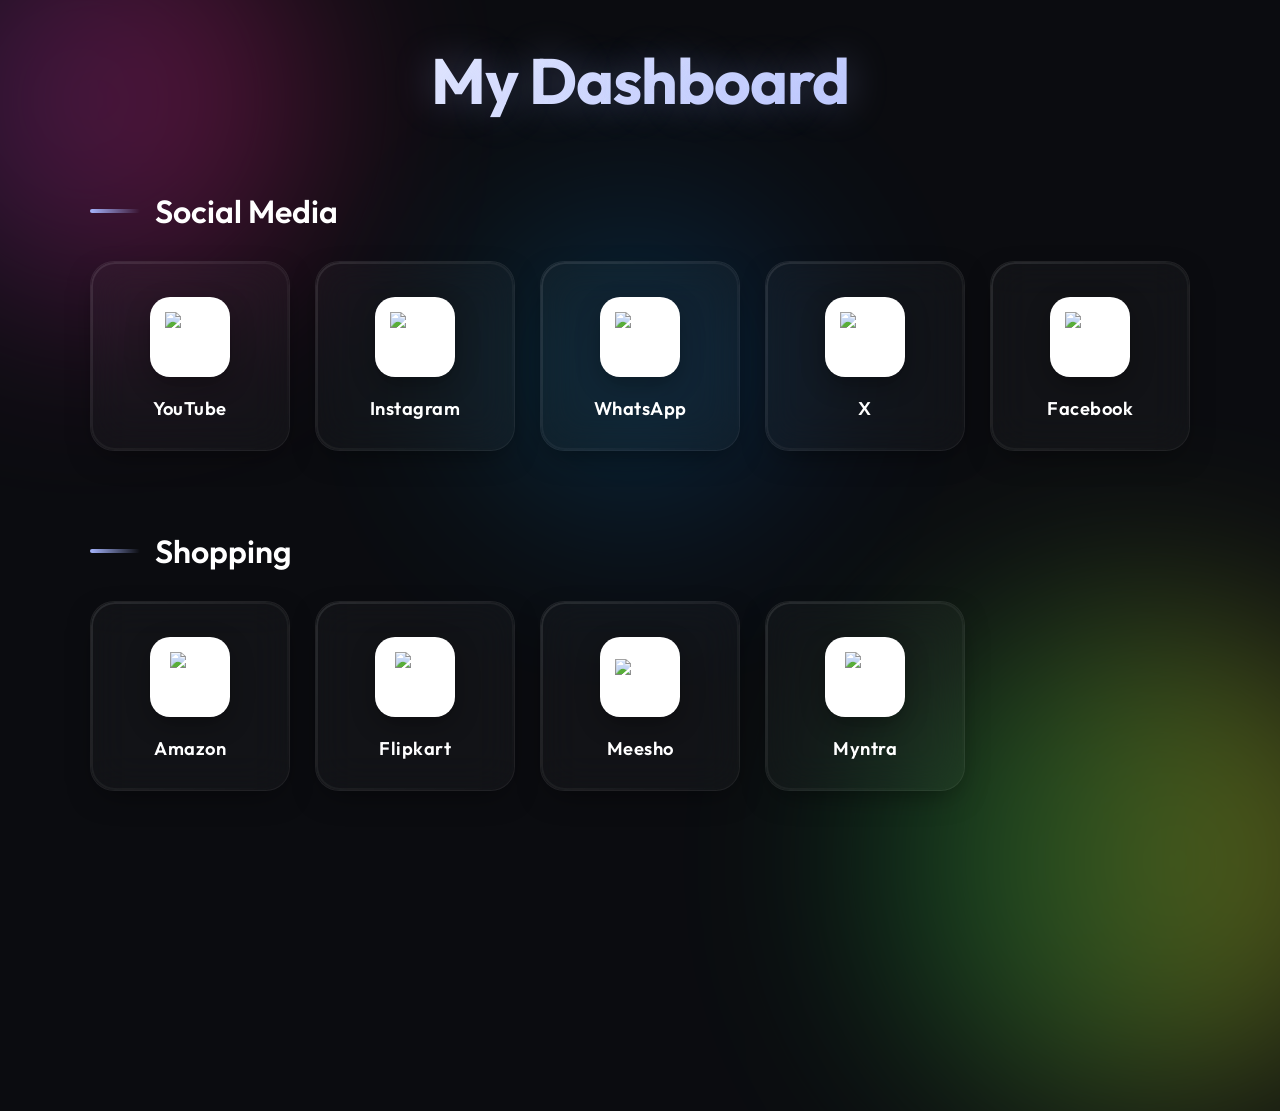
==== button.html @ 3f4824ac "Add files via upload" ====
<!DOCTYPE html>
<html lang="en">

<head>
  <meta charset="UTF-8">
  <meta name="viewport" content="width=device-width, initial-scale=1.0">
  <title>My Premium Hub</title>
  <link href="https://fonts.googleapis.com/css2?family=Outfit:wght@300;400;500;600;700&display=swap" rel="stylesheet">
  <style>
    :root {
      --bg-color: #0b0c10;
      --card-bg: rgba(255, 255, 255, 0.03);
      --card-border: rgba(255, 255, 255, 0.06);
      --card-hover: rgba(255, 255, 255, 0.08);
      --text-main: #ffffff;
      --text-muted: #8b92a5;
    }

    * {
      box-sizing: border-box;
      margin: 0;
      padding: 0;
    }

    body {
      font-family: 'Outfit', sans-serif;
      background-color: var(--bg-color);
      color: var(--text-main);
      min-height: 100vh;
      padding: 40px 20px;
      overflow-x: hidden;
      position: relative;
    }

    /* Abstract Background Blobs - Provides a stunning dynamic glow */
    .bg-blob {
      position: absolute;
      border-radius: 50%;
      filter: blur(100px);
      z-index: -1;
      opacity: 0.4;
      animation: float 20s infinite alternate cubic-bezier(0.4, 0, 0.2, 1);
    }

    .blob-1 {
      width: 400px;
      height: 400px;
      background: linear-gradient(to right, #662d8c, #ed1e79);
      top: -100px;
      left: -100px;
    }

    .blob-2 {
      width: 500px;
      height: 500px;
      background: linear-gradient(to right, #009245, #FCEE21);
      bottom: -200px;
      right: -100px;
      animation-delay: -5s;
    }

    .blob-3 {
      width: 300px;
      height: 300px;
      background: linear-gradient(to right, #00c6ff, #0072ff);
      top: 40%;
      left: 50%;
      transform: translate(-50%, -50%);
      animation-delay: -10s;
      opacity: 0.2;
    }

    @keyframes float {
      0% {
        transform: translate(0, 0) scale(1);
      }

      50% {
        transform: translate(50px, 30px) scale(1.1);
      }

      100% {
        transform: translate(-30px, 50px) scale(0.9);
      }
    }

    .container {
      max-width: 1100px;
      margin: 0 auto;
      position: relative;
      z-index: 10;
    }

    h1 {
      text-align: center;
      margin-bottom: 70px;
      font-size: 4rem;
      font-weight: 700;
      letter-spacing: -1px;
      background: linear-gradient(135deg, #ffffff 0%, #a5b4fc 100%);
      -webkit-background-clip: text;
      background-clip: text;
      -webkit-text-fill-color: transparent;
      text-shadow: 0 0 40px rgba(165, 180, 252, 0.3);
      animation: appear 1s ease-out;
    }

    @keyframes appear {
      from {
        opacity: 0;
        transform: translateY(-20px);
      }

      to {
        opacity: 1;
        transform: translateY(0);
      }
    }

    .category {
      margin-bottom: 80px;
      animation: fadeUp 1s ease-out backwards;
    }

    .category:nth-child(3) {
      animation-delay: 0.2s;
    }

    @keyframes fadeUp {
      from {
        opacity: 0;
        transform: translateY(40px);
      }

      to {
        opacity: 1;
        transform: translateY(0);
      }
    }

    .category-title {
      font-size: 2rem;
      font-weight: 600;
      margin-bottom: 30px;
      color: var(--text-main);
      display: flex;
      align-items: center;
      gap: 15px;
    }

    .category-title::before {
      content: "";
      display: block;
      width: 50px;
      height: 4px;
      background: linear-gradient(90deg, #a5b4fc, transparent);
      border-radius: 2px;
    }

    .links-container {
      display: grid;
      grid-template-columns: repeat(auto-fill, minmax(180px, 1fr));
      gap: 25px;
    }

    .site-card {
      background: var(--card-bg);
      backdrop-filter: blur(20px);
      -webkit-backdrop-filter: blur(20px);
      border: 1px solid var(--card-border);
      border-radius: 24px;
      padding: 35px 20px 30px;
      display: flex;
      flex-direction: column;
      align-items: center;
      justify-content: center;
      text-decoration: none;
      color: var(--text-main);
      transition: all 0.4s cubic-bezier(0.175, 0.885, 0.32, 1.275);
      position: relative;
      box-shadow: 0 10px 30px -10px rgba(0, 0, 0, 0.5);
    }

    /* Subtle glowing inner border */
    .site-card::after {
      content: '';
      position: absolute;
      inset: 0;
      border-radius: inherit;
      padding: 2px;
      background: linear-gradient(135deg, rgba(255, 255, 255, 0.2) 0%, rgba(255, 255, 255, 0) 100%);
      -webkit-mask: linear-gradient(#fff 0 0) content-box, linear-gradient(#fff 0 0);
      mask: linear-gradient(#fff 0 0) content-box, linear-gradient(#fff 0 0);
      -webkit-mask-composite: xor;
      mask-composite: exclude;
      opacity: 0.5;
      transition: opacity 0.4s ease;
    }

    .site-card:hover {
      transform: translateY(-12px);
      background: var(--card-hover);
      border-color: rgba(255, 255, 255, 0.15);
      box-shadow: 0 20px 40px -10px rgba(0, 0, 0, 0.7), 0 0 20px rgba(255, 255, 255, 0.05);
    }

    .site-card:hover::after {
      opacity: 1;
    }

    .img-wrapper {
      width: 80px;
      height: 80px;
      display: flex;
      align-items: center;
      justify-content: center;
      margin-bottom: 20px;
      background: #ffffff;
      border-radius: 20px;
      padding: 15px;
      box-shadow: 0 8px 25px rgba(0, 0, 0, 0.3);
      transition: transform 0.4s cubic-bezier(0.175, 0.885, 0.32, 1.275), box-shadow 0.4s ease;
      position: relative;
      z-index: 1;
    }

    .site-card:hover .img-wrapper {
      transform: scale(1.15) rotate(5deg);
      box-shadow: 0 15px 35px rgba(0, 0, 0, 0.5);
    }

    .site-card img {
      width: 100%;
      height: 100%;
      object-fit: contain;
      transition: filter 0.3s;
    }

    .site-card span {
      font-weight: 600;
      font-size: 1.15rem;
      letter-spacing: 0.5px;
      position: relative;
      z-index: 1;
    }

    /* Ambient colored glow behind icons based on their parent hover */
    .site-card .img-wrapper::before {
      content: '';
      position: absolute;
      inset: -10px;
      background: inherit;
      filter: blur(20px);
      z-index: -1;
      opacity: 0;
      border-radius: inherit;
      transition: opacity 0.4s ease;
    }

    .site-card:hover .img-wrapper::before {
      opacity: 0.6;
    }

    /* Mobile responsive adjustments */
    @media (max-width: 768px) {
      h1 {
        font-size: 3rem;
        margin-bottom: 40px;
      }

      .links-container {
        grid-template-columns: repeat(auto-fill, minmax(140px, 1fr));
        gap: 15px;
      }

      .site-card {
        padding: 25px 15px 20px;
      }

      .img-wrapper {
        width: 65px;
        height: 65px;
        border-radius: 16px;
      }

      .category-title {
        font-size: 1.6rem;
      }
    }
  </style>
</head>

<body>

  <!-- Animated Mesh Gradient Background Elements -->
  <div class="bg-blob blob-1"></div>
  <div class="bg-blob blob-2"></div>
  <div class="bg-blob blob-3"></div>

  <div class="container">
    <h1>My Dashboard</h1>

    <div class="category">
      <h2 class="category-title">Social Media</h2>
      <div class="links-container">
        <a href="https://www.youtube.com" target="_blank" class="site-card" style="--glow-color: #FF0000;">
          <div class="img-wrapper" style="background-color: #ffffff;">
            <img src="https://cdn.simpleicons.org/youtube/FF0000" alt="YouTube">
          </div>
          <span>YouTube</span>
        </a>

        <a href="https://www.instagram.com" target="_blank" class="site-card" style="--glow-color: #E4405F;">
          <div class="img-wrapper" style="background-color: #ffffff;">
            <img src="https://cdn.simpleicons.org/instagram/E4405F" alt="Instagram">
          </div>
          <span>Instagram</span>
        </a>

        <a href="https://web.whatsapp.com" target="_blank" class="site-card" style="--glow-color: #25D366;">
          <div class="img-wrapper" style="background-color: #ffffff;">
            <img src="https://cdn.simpleicons.org/whatsapp/25D366" alt="WhatsApp">
          </div>
          <span>WhatsApp</span>
        </a>

        <a href="https://twitter.com" target="_blank" class="site-card" style="--glow-color: #111111;">
          <div class="img-wrapper" style="background-color: #ffffff;">
            <img src="https://cdn.simpleicons.org/x/000000" alt="X">
          </div>
          <span>X</span>
        </a>

        <a href="https://www.facebook.com" target="_blank" class="site-card" style="--glow-color: #1877F2;">
          <div class="img-wrapper" style="background-color: #ffffff;">
            <img src="https://cdn.simpleicons.org/facebook/1877F2" alt="Facebook">
          </div>
          <span>Facebook</span>
        </a>
      </div>
    </div>

    <div class="category">
      <h2 class="category-title">Shopping</h2>
      <div class="links-container">
        <a href="https://www.amazon.in" target="_blank" class="site-card" style="--glow-color: #FF9900;">
          <div class="img-wrapper" style="background-color: #ffffff;">
            <img src="https://www.google.com/s2/favicons?domain=amazon.in&sz=128" alt="Amazon" style="width: 80%;">
          </div>
          <span>Amazon</span>
        </a>

        <a href="https://www.flipkart.com" target="_blank" class="site-card" style="--glow-color: #2874F0;">
          <div class="img-wrapper" style="background-color: #ffffff;">
            <img src="https://www.google.com/s2/favicons?domain=flipkart.com&sz=128" alt="Flipkart" style="width: 80%;">
          </div>
          <span>Flipkart</span>
        </a>

        <a href="https://www.meesho.com" target="_blank" class="site-card" style="--glow-color: #f72c74;">
          <div class="img-wrapper" style="background-color: #ffffff;">
            <img src="https://upload.wikimedia.org/wikipedia/commons/8/80/Meesho_Logo_Full.png" alt="Meesho"
              style="height: auto; width: 100%;">
          </div>
          <span>Meesho</span>
        </a>

        <a href="https://www.myntra.com" target="_blank" class="site-card" style="--glow-color: #FF3F6C;">
          <div class="img-wrapper" style="background-color: #ffffff;">
            <img src="https://www.google.com/s2/favicons?domain=myntra.com&sz=128" alt="Myntra" style="width: 80%;">
          </div>
          <span>Myntra</span>
        </a>
      </div>
    </div>
  </div>

</body>

</html>
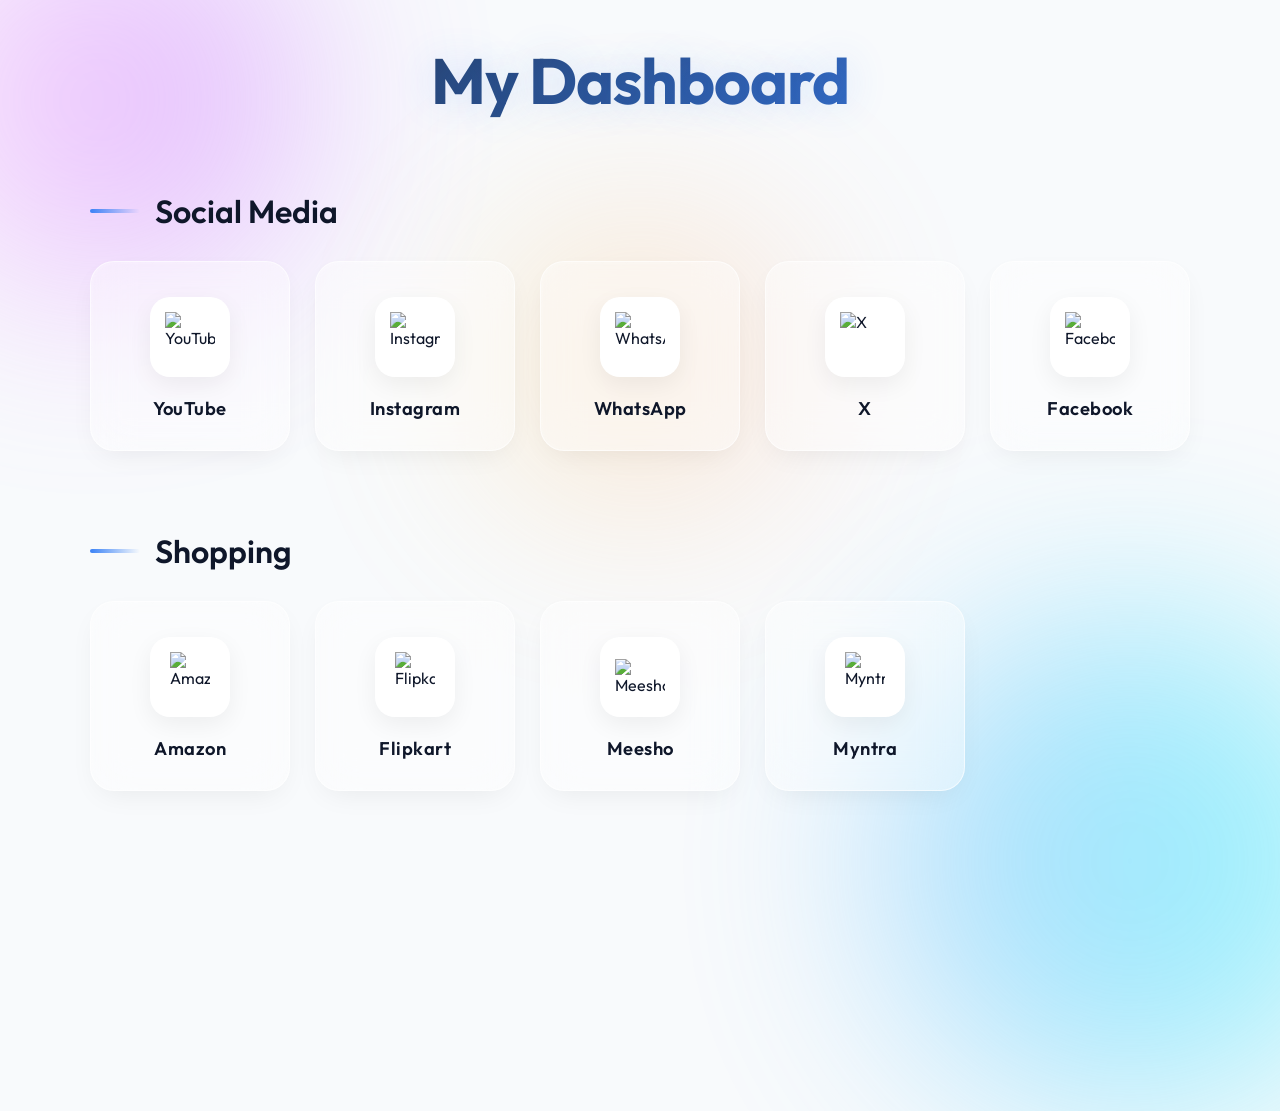
==== commit 8718fc55: "Add files via upload" ====
--- a/button.html
+++ b/button.html
@@ -8,12 +8,12 @@
   <link href="https://fonts.googleapis.com/css2?family=Outfit:wght@300;400;500;600;700&display=swap" rel="stylesheet">
   <style>
     :root {
-      --bg-color: #0b0c10;
-      --card-bg: rgba(255, 255, 255, 0.03);
-      --card-border: rgba(255, 255, 255, 0.06);
-      --card-hover: rgba(255, 255, 255, 0.08);
-      --text-main: #ffffff;
-      --text-muted: #8b92a5;
+      --bg-color: #f8fafc;
+      --card-bg: rgba(255, 255, 255, 0.4);
+      --card-border: rgba(255, 255, 255, 0.6);
+      --card-hover: rgba(255, 255, 255, 0.8);
+      --text-main: #0f172a;
+      --text-muted: #64748b;
     }
 
     * {
@@ -45,7 +45,7 @@
     .blob-1 {
       width: 400px;
       height: 400px;
-      background: linear-gradient(to right, #662d8c, #ed1e79);
+      background: linear-gradient(to right, #ffb6ff, #b344ff);
       top: -100px;
       left: -100px;
     }
@@ -53,7 +53,7 @@
     .blob-2 {
       width: 500px;
       height: 500px;
-      background: linear-gradient(to right, #009245, #FCEE21);
+      background: linear-gradient(to right, #4facfe, #00f2fe);
       bottom: -200px;
       right: -100px;
       animation-delay: -5s;
@@ -62,12 +62,12 @@
     .blob-3 {
       width: 300px;
       height: 300px;
-      background: linear-gradient(to right, #00c6ff, #0072ff);
+      background: linear-gradient(to right, #f6d365, #fda085);
       top: 40%;
       left: 50%;
       transform: translate(-50%, -50%);
       animation-delay: -10s;
-      opacity: 0.2;
+      opacity: 0.3;
     }
 
     @keyframes float {
@@ -97,11 +97,11 @@
       font-size: 4rem;
       font-weight: 700;
       letter-spacing: -1px;
-      background: linear-gradient(135deg, #ffffff 0%, #a5b4fc 100%);
+      background: linear-gradient(135deg, #1e293b 0%, #3b82f6 100%);
       -webkit-background-clip: text;
       background-clip: text;
       -webkit-text-fill-color: transparent;
-      text-shadow: 0 0 40px rgba(165, 180, 252, 0.3);
+      text-shadow: 0 0 40px rgba(59, 130, 246, 0.2);
       animation: appear 1s ease-out;
     }
 
@@ -153,7 +153,7 @@
       display: block;
       width: 50px;
       height: 4px;
-      background: linear-gradient(90deg, #a5b4fc, transparent);
+      background: linear-gradient(90deg, #3b82f6, transparent);
       border-radius: 2px;
     }
 
@@ -178,7 +178,8 @@
       color: var(--text-main);
       transition: all 0.4s cubic-bezier(0.175, 0.885, 0.32, 1.275);
       position: relative;
-      box-shadow: 0 10px 30px -10px rgba(0, 0, 0, 0.5);
+      box-shadow: 0 10px 30px -10px rgba(0, 0, 0, 0.08);
+      /* Lighter shadow */
     }
 
     /* Subtle glowing inner border */
@@ -200,8 +201,8 @@
     .site-card:hover {
       transform: translateY(-12px);
       background: var(--card-hover);
-      border-color: rgba(255, 255, 255, 0.15);
-      box-shadow: 0 20px 40px -10px rgba(0, 0, 0, 0.7), 0 0 20px rgba(255, 255, 255, 0.05);
+      border-color: rgba(255, 255, 255, 0.9);
+      box-shadow: 0 20px 40px -10px rgba(0, 0, 0, 0.12), 0 0 20px rgba(255, 255, 255, 0.5);
     }
 
     .site-card:hover::after {
@@ -218,7 +219,7 @@
       background: #ffffff;
       border-radius: 20px;
       padding: 15px;
-      box-shadow: 0 8px 25px rgba(0, 0, 0, 0.3);
+      box-shadow: 0 8px 25px rgba(0, 0, 0, 0.06);
       transition: transform 0.4s cubic-bezier(0.175, 0.885, 0.32, 1.275), box-shadow 0.4s ease;
       position: relative;
       z-index: 1;
@@ -226,7 +227,7 @@
 
     .site-card:hover .img-wrapper {
       transform: scale(1.15) rotate(5deg);
-      box-shadow: 0 15px 35px rgba(0, 0, 0, 0.5);
+      box-shadow: 0 15px 35px rgba(0, 0, 0, 0.1);
     }
 
     .site-card img {
